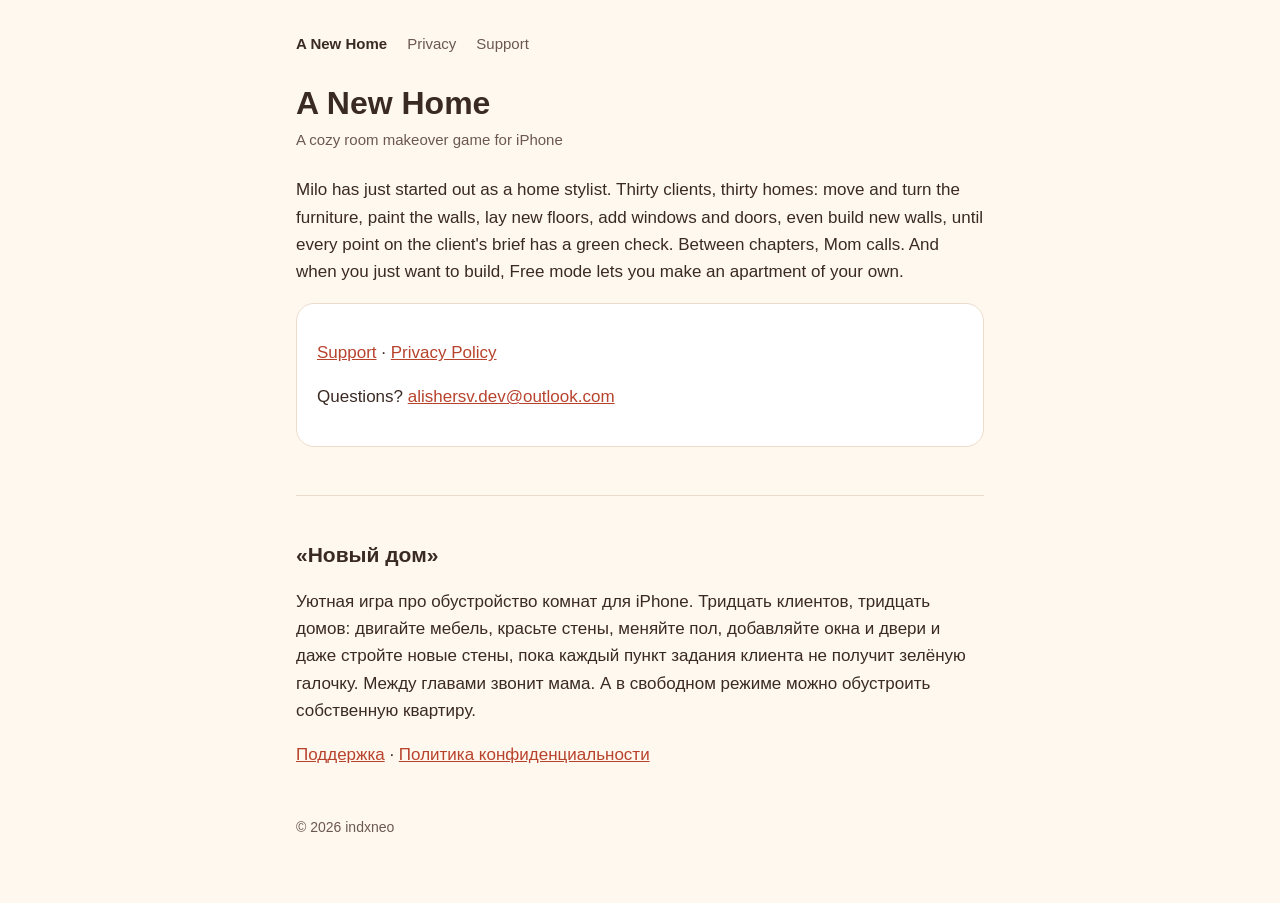
==== index.html @ bceef6f6 "Add website: home, privacy policy and support pages English and Russian. Privacy policy: the game co" ====
<!doctype html>
<html lang="en">
<head>
<meta charset="utf-8">
<meta name="viewport" content="width=device-width, initial-scale=1">
<title>A New Home</title>
<link rel="stylesheet" href="style.css">
</head>
<body>
<main>
<nav><a href="./" aria-current="page">A New Home</a><a href="privacy.html">Privacy</a><a href="support.html">Support</a></nav>

<h1>A New Home</h1>
<p class="meta">A cozy room makeover game for iPhone</p>

<p>Milo has just started out as a home stylist. Thirty clients, thirty homes: move and turn the furniture, paint the walls, lay new floors, add windows and doors, even build new walls, until every point on the client's brief has a green check. Between chapters, Mom calls. And when you just want to build, Free mode lets you make an apartment of your own.</p>

<div class="card">
<p><a href="support.html">Support</a> · <a href="privacy.html">Privacy Policy</a></p>
<p>Questions? <a href="mailto:alishersv.dev@outlook.com">alishersv.dev@outlook.com</a></p>
</div>

<section class="lang" lang="ru">
<h2>«Новый дом»</h2>
<p>Уютная игра про обустройство комнат для iPhone. Тридцать клиентов, тридцать домов: двигайте мебель, красьте стены, меняйте пол, добавляйте окна и двери и даже стройте новые стены, пока каждый пункт задания клиента не получит зелёную галочку. Между главами звонит мама. А в свободном режиме можно обустроить собственную квартиру.</p>
<p><a href="support.html#ru">Поддержка</a> · <a href="privacy.html#ru">Политика конфиденциальности</a></p>
</section>

<footer>© 2026 indxneo</footer>
</main>
</body>
</html>
---- style.css ----
:root {
  --paper: #fff8ee;
  --card: #ffffff;
  --ink: #3a2a24;
  --ink-soft: #6b5850;
  --line: #ecdccb;
  --coral: #d9573f;
  --coral-ink: #b8432d;
}
@media (prefers-color-scheme: dark) {
  :root:not([data-theme="light"]) {
    --paper: #1f1916;
    --card: #2a221e;
    --ink: #f6ece2;
    --ink-soft: #c9b8ab;
    --line: #3d322c;
    --coral: #f08a72;
    --coral-ink: #f6a18c;
  }
}
:root[data-theme="dark"] {
  --paper: #1f1916;
  --card: #2a221e;
  --ink: #f6ece2;
  --ink-soft: #c9b8ab;
  --line: #3d322c;
  --coral: #f08a72;
  --coral-ink: #f6a18c;
}
* { box-sizing: border-box; }
body {
  margin: 0;
  background: var(--paper);
  color: var(--ink);
  font: 17px/1.6 -apple-system, BlinkMacSystemFont, "Segoe UI", Roboto, Helvetica, Arial, sans-serif;
}
main { max-width: 720px; margin: 0 auto; padding: 32px 16px 64px; }
nav { display: flex; flex-wrap: wrap; gap: 8px 20px; margin-bottom: 28px; font-size: 15px; }
nav a { color: var(--ink-soft); text-decoration: none; }
nav a[aria-current="page"] { color: var(--ink); font-weight: 600; }
h1 { font-size: 32px; line-height: 1.2; margin: 0 0 6px; }
h2 { font-size: 21px; margin: 34px 0 8px; }
h3 { font-size: 17px; margin: 22px 0 4px; }
p, li { color: var(--ink); }
.meta { color: var(--ink-soft); font-size: 15px; margin: 0 0 24px; }
a { color: var(--coral-ink); }
.card {
  background: var(--card);
  border: 1px solid var(--line);
  border-radius: 18px;
  padding: 18px 20px;
  margin: 18px 0;
}
.mail { font-size: 19px; font-weight: 600; word-break: break-all; }
.lang { border-top: 1px solid var(--line); margin-top: 48px; padding-top: 8px; }
footer { color: var(--ink-soft); font-size: 14px; margin-top: 48px; }
ul { padding-left: 22px; }
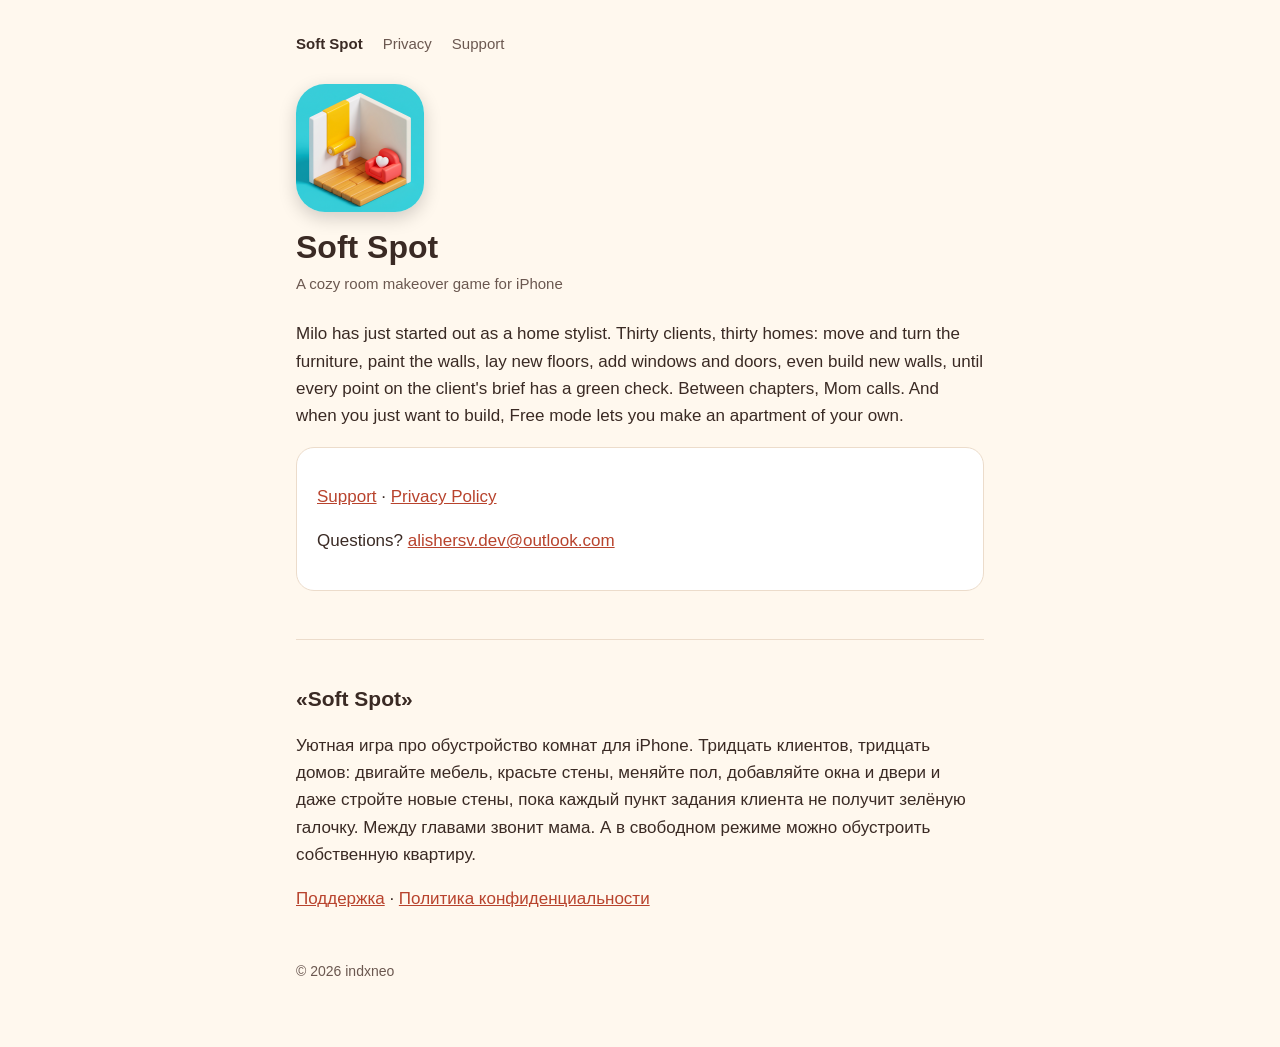
==== commit c9dd7c20: "Soft Spot: the new name, app icon and music player - Every page says Soft Spot (English and Russian)" ====
--- a/index.html
+++ b/index.html
@@ -3,14 +3,17 @@
 <head>
 <meta charset="utf-8">
 <meta name="viewport" content="width=device-width, initial-scale=1">
-<title>A New Home</title>
+<title>Soft Spot</title>
+<link rel="icon" type="image/png" href="favicon.png">
+<link rel="apple-touch-icon" href="apple-touch-icon.png">
 <link rel="stylesheet" href="style.css">
 </head>
 <body>
 <main>
-<nav><a href="./" aria-current="page">A New Home</a><a href="privacy.html">Privacy</a><a href="support.html">Support</a></nav>
+<nav><a href="./" aria-current="page">Soft Spot</a><a href="privacy.html">Privacy</a><a href="support.html">Support</a></nav>
 
-<h1>A New Home</h1>
+<img class="app-icon" src="icon-512.png" width="128" height="128" alt="The Soft Spot app icon: a little room with a yellow paint roller and a red armchair">
+<h1>Soft Spot</h1>
 <p class="meta">A cozy room makeover game for iPhone</p>
 
 <p>Milo has just started out as a home stylist. Thirty clients, thirty homes: move and turn the furniture, paint the walls, lay new floors, add windows and doors, even build new walls, until every point on the client's brief has a green check. Between chapters, Mom calls. And when you just want to build, Free mode lets you make an apartment of your own.</p>
@@ -21,7 +24,7 @@
 </div>
 
 <section class="lang" lang="ru">
-<h2>«Новый дом»</h2>
+<h2>«Soft Spot»</h2>
 <p>Уютная игра про обустройство комнат для iPhone. Тридцать клиентов, тридцать домов: двигайте мебель, красьте стены, меняйте пол, добавляйте окна и двери и даже стройте новые стены, пока каждый пункт задания клиента не получит зелёную галочку. Между главами звонит мама. А в свободном режиме можно обустроить собственную квартиру.</p>
 <p><a href="support.html#ru">Поддержка</a> · <a href="privacy.html#ru">Политика конфиденциальности</a></p>
 </section>
--- a/style.css
+++ b/style.css
@@ -55,3 +55,11 @@
 .lang { border-top: 1px solid var(--line); margin-top: 48px; padding-top: 8px; }
 footer { color: var(--ink-soft); font-size: 14px; margin-top: 48px; }
 ul { padding-left: 22px; }
+.app-icon {
+  display: block;
+  width: 128px;
+  height: 128px;
+  border-radius: 29px;
+  margin: 8px 0 16px;
+  box-shadow: 0 6px 18px rgba(0, 0, 0, 0.18);
+}
